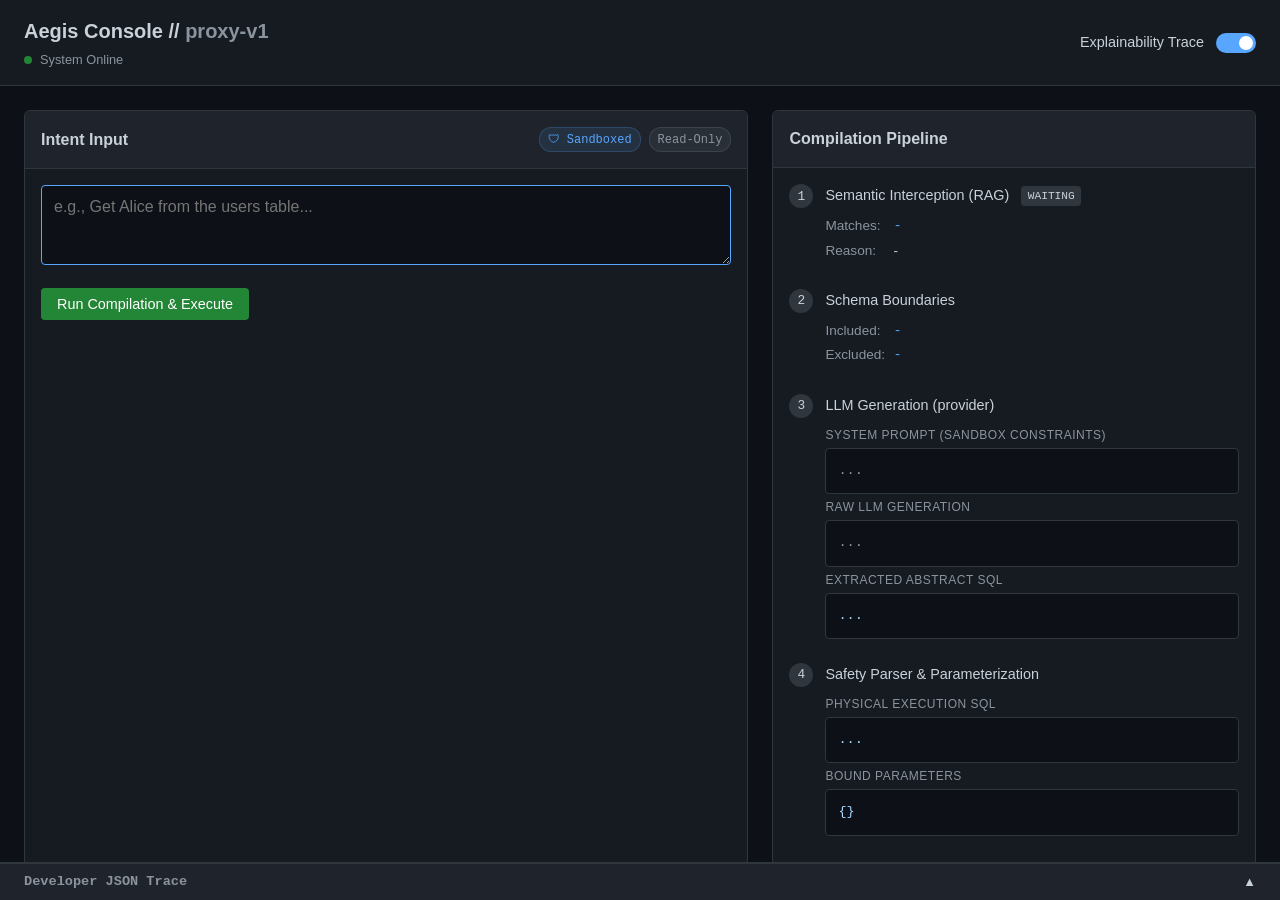
==== static/index.html @ 94bb76f9 "feat(ui): add Aegis Compiler Web Console v1 with explainability dashboard" ====
<!DOCTYPE html>
<html lang="en">

<head>
    <meta charset="UTF-8">
    <meta name="viewport" content="width=device-width, initial-scale=1.0">
    <title>Aegis Compiler Console</title>
    <link rel="stylesheet" href="/static/style.css">
</head>

<body class="dark-theme">
    <header class="app-header">
        <div class="header-left">
            <h1>Aegis Console // <span class="dim">proxy-v1</span></h1>
            <div class="status-indicator">
                <span class="dot active"></span>
                <span>System Online</span>
            </div>
        </div>
        <div class="header-right">
            <label class="toggle-switch">
                <span class="toggle-label">Explainability Trace</span>
                <input type="checkbox" id="explain_toggle" checked>
                <span class="slider round"></span>
            </label>
        </div>
    </header>

    <main class="console-layout">
        <section class="panel input-panel">
            <div class="panel-header">
                <h2>Intent Input</h2>
                <div class="badges">
                    <span class="badge badge-secure">🛡 Sandboxed</span>
                    <span class="badge badge-info">Read-Only</span>
                </div>
            </div>
            <div class="input-container">
                <textarea id="intent_input" placeholder="e.g., Get Alice from the users table..." autofocus></textarea>
            </div>
            <div class="actions">
                <button id="run_btn" class="btn btn-primary">Run Compilation & Execute</button>
            </div>

            <div id="error_container" class="error-panel hidden">
                <div class="panel-header error-header">
                    <h3 id="error_title">Execution Halted</h3>
                </div>
                <div class="error-body">
                    <p id="error_message"></p>
                </div>
            </div>

            <div id="results_container" class="results-panel hidden">
                <div class="panel-header">
                    <h3>Physical Execution Results</h3>
                    <span class="latency" id="execution_latency"></span>
                </div>
                <div class="table-container">
                    <table id="results_table">
                        <thead id="results_head"></thead>
                        <tbody id="results_body"></tbody>
                    </table>
                </div>
                <div class="row-count">Rows returned: <span id="row_count">0</span></div>
            </div>
        </section>

        <section class="panel trace-panel" id="trace_panel">
            <div class="panel-header">
                <h2>Compilation Pipeline</h2>
                <span class="latency" id="compiler_latency"></span>
            </div>

            <div class="trace-steps">
                <!-- RAG Step -->
                <div class="trace-step">
                    <div class="step-header">
                        <span class="step-num">1</span>
                        <h4>Semantic Interception (RAG)</h4>
                        <span class="outcome-badge" id="rag_outcome">WAITING</span>
                    </div>
                    <div class="step-details" id="rag_details">
                        <div class="detail-row"><span>Matches:</span><span id="rag_matches" class="code-val">-</span>
                        </div>
                        <div class="detail-row"><span>Reason:</span><span id="rag_reason" class="text-val">-</span>
                        </div>
                    </div>
                </div>

                <!-- Schema Step -->
                <div class="trace-step">
                    <div class="step-header">
                        <span class="step-num">2</span>
                        <h4>Schema Boundaries</h4>
                    </div>
                    <div class="step-details">
                        <div class="detail-row"><span>Included:</span><span id="schema_included"
                                class="code-val">-</span></div>
                        <div class="detail-row"><span>Excluded:</span><span id="schema_excluded"
                                class="code-val dim">-</span></div>
                    </div>
                </div>

                <!-- LLM Step -->
                <div class="trace-step">
                    <div class="step-header">
                        <span class="step-num">3</span>
                        <h4>LLM Generation (<span id="llm_provider">provider</span>)</h4>
                    </div>
                    <div class="step-details stack">
                        <label>System Prompt (Sandbox Constraints)</label>
                        <div class="code-block prompt-block" id="prompt_system">...</div>
                        <label>Raw LLM Generation</label>
                        <div class="code-block prompt-block" id="llm_raw_response">...</div>
                        <label>Extracted Abstract SQL</label>
                        <div class="code-block" id="llm_abstract">...</div>
                    </div>
                </div>

                <!-- Translation Step -->
                <div class="trace-step">
                    <div class="step-header">
                        <span class="step-num">4</span>
                        <h4>Safety Parser & Parameterization</h4>
                    </div>
                    <div class="step-details stack">
                        <label>Physical Execution SQL</label>
                        <div class="code-block" id="param_sql">...</div>
                        <label>Bound Parameters</label>
                        <div class="code-block" id="bind_params">{}</div>
                    </div>
                </div>
            </div>
        </section>
    </main>

    <div class="developer-drawer">
        <div class="drawer-header" id="drawer_toggle">
            <h3>Developer JSON Trace</h3>
            <span class="arrow">▲</span>
        </div>
        <div class="drawer-content hidden" id="drawer_content">
            <div class="json-pane">
                <h4>Outbound Post Body</h4>
                <pre><code id="json_request">{}</code></pre>
            </div>
            <div class="json-pane">
                <h4>Inbound Response Payload</h4>
                <pre><code id="json_response">{}</code></pre>
            </div>
        </div>
    </div>

    <script src="/static/app.js"></script>
</body>

</html>
---- static/style.css ----
:root {
    --bg-main: #0d1117;
    --bg-panel: #161b22;
    --bg-panel-hover: #1f242c;
    --border-color: #30363d;
    --text-main: #c9d1d9;
    --text-dim: #8b949e;
    --accent: #58a6ff;
    --accent-hover: #3182ce;
    --success: #238636;
    --danger: #da3633;
    --danger-bg: rgba(218, 54, 51, 0.1);
    --warning: #d29922;
    --font-mono: ui-monospace, SFMono-Regular, "SF Mono", Menlo, Consolas, "Liberation Mono", monospace;
    --font-sans: -apple-system, BlinkMacSystemFont, "Segoe UI", Helvetica, Arial, sans-serif;
}

* {
    box-sizing: border-box;
    margin: 0;
    padding: 0;
}

body {
    background-color: var(--bg-main);
    color: var(--text-main);
    font-family: var(--font-sans);
    line-height: 1.5;
    height: 100vh;
    display: flex;
    flex-direction: column;
    overflow: hidden;
}

.dim {
    color: var(--text-dim);
}

.app-header {
    display: flex;
    justify-content: space-between;
    align-items: center;
    padding: 1rem 1.5rem;
    background-color: var(--bg-panel);
    border-bottom: 1px solid var(--border-color);
}

.header-left h1 {
    font-size: 1.25rem;
    font-weight: 600;
    margin-bottom: 0.25rem;
}

.status-indicator {
    font-size: 0.8rem;
    color: var(--text-dim);
    display: flex;
    align-items: center;
    gap: 0.5rem;
}

.dot {
    width: 8px;
    height: 8px;
    border-radius: 50%;
    background-color: var(--text-dim);
}

.dot.active {
    background-color: var(--success);
}

/* Toggle Switch */
.toggle-switch {
    display: flex;
    align-items: center;
    gap: 0.75rem;
    cursor: pointer;
    font-size: 0.9rem;
}

.toggle-switch input {
    display: none;
}

.slider {
    position: relative;
    width: 40px;
    height: 20px;
    background-color: var(--border-color);
    border-radius: 20px;
    transition: .3s;
}

.slider::before {
    position: absolute;
    content: "";
    height: 14px;
    width: 14px;
    left: 3px;
    bottom: 3px;
    background-color: white;
    border-radius: 50%;
    transition: .3s;
}

input:checked+.slider {
    background-color: var(--accent);
}

input:checked+.slider::before {
    transform: translateX(20px);
}

/* Layout */
.console-layout {
    display: flex;
    flex: 1;
    overflow: hidden;
    padding: 1.5rem;
    gap: 1.5rem;
}

.panel {
    background-color: var(--bg-panel);
    border: 1px solid var(--border-color);
    border-radius: 6px;
    display: flex;
    flex-direction: column;
    overflow: hidden;
}

.input-panel {
    flex: 1.2;
}

.trace-panel {
    flex: 0.8;
}

.trace-panel.hidden {
    display: none;
}

.panel-header {
    padding: 1rem;
    border-bottom: 1px solid var(--border-color);
    display: flex;
    justify-content: space-between;
    align-items: center;
    background-color: var(--bg-panel-hover);
}

.panel-header h2,
.panel-header h3 {
    font-size: 1rem;
    font-weight: 600;
}

/* Badges */
.badges {
    display: flex;
    gap: 0.5rem;
}

.badge {
    font-size: 0.75rem;
    padding: 0.15rem 0.5rem;
    border-radius: 12px;
    font-family: var(--font-mono);
}

.badge-secure {
    background: rgba(88, 166, 255, 0.1);
    color: var(--accent);
    border: 1px solid rgba(88, 166, 255, 0.2);
}

.badge-info {
    background: rgba(139, 148, 158, 0.1);
    color: var(--text-dim);
    border: 1px solid rgba(139, 148, 158, 0.2);
}

/* Inputs & Buttons */
.input-container {
    padding: 1rem;
    flex: 0 0 auto;
}

textarea {
    width: 100%;
    height: 80px;
    background-color: var(--bg-main);
    border: 1px solid var(--border-color);
    border-radius: 4px;
    color: var(--text-main);
    padding: 0.75rem;
    font-family: var(--font-sans);
    font-size: 1rem;
    resize: vertical;
}

textarea:focus {
    outline: none;
    border-color: var(--accent);
}

.actions {
    padding: 0 1rem 1rem 1rem;
}

.btn {
    padding: 0.5rem 1rem;
    border-radius: 4px;
    font-weight: 500;
    cursor: pointer;
    border: none;
    font-size: 0.9rem;
    transition: background-color 0.2s;
}

.btn-primary {
    background-color: var(--success);
    color: white;
}

.btn-primary:hover {
    background-color: #2ea043;
}

.btn-primary:disabled {
    opacity: 0.5;
    cursor: not-allowed;
}

/* Errors */
.error-panel {
    margin: 1rem;
    border: 1px solid var(--danger);
    border-radius: 4px;
    background-color: var(--danger-bg);
}

.error-header {
    background-color: transparent;
    border-bottom: 1px solid rgba(218, 54, 51, 0.2);
    color: var(--danger);
    padding: 0.75rem 1rem;
}

.error-body {
    padding: 1rem;
    font-family: var(--font-mono);
    font-size: 0.85rem;
    white-space: pre-wrap;
}

.hidden {
    display: none !important;
}

/* Results Table */
.results-panel {
    display: flex;
    flex-direction: column;
    flex: 1;
    border-top: 1px solid var(--border-color);
    overflow: hidden;
}

.table-container {
    flex: 1;
    overflow: auto;
}

table {
    width: 100%;
    border-collapse: collapse;
    font-size: 0.9rem;
}

th,
td {
    padding: 0.5rem 1rem;
    text-align: left;
    border-bottom: 1px solid var(--border-color);
}

th {
    background-color: var(--bg-panel-hover);
    font-weight: 600;
    color: var(--text-dim);
    position: sticky;
    top: 0;
}

td {
    font-family: var(--font-mono);
}

.row-count {
    padding: 0.5rem 1rem;
    font-size: 0.8rem;
    color: var(--text-dim);
    border-top: 1px solid var(--border-color);
}

.latency {
    font-family: var(--font-mono);
    font-size: 0.8rem;
    color: var(--text-dim);
}

/* Trace Panel */
.trace-steps {
    padding: 1rem;
    overflow-y: auto;
    display: flex;
    flex-direction: column;
    gap: 1.5rem;
}

.trace-step {
    position: relative;
}

.step-header {
    display: flex;
    align-items: center;
    gap: 0.75rem;
    margin-bottom: 0.5rem;
}

.step-num {
    display: inline-flex;
    justify-content: center;
    align-items: center;
    width: 24px;
    height: 24px;
    border-radius: 50%;
    background-color: var(--border-color);
    font-size: 0.8rem;
    font-family: var(--font-mono);
}

.step-header h4 {
    font-size: 0.9rem;
    font-weight: 500;
}

.outcome-badge {
    font-size: 0.7rem;
    font-family: var(--font-mono);
    padding: 0.1rem 0.4rem;
    border-radius: 4px;
    background: var(--border-color);
}

.outcome-success {
    background: rgba(35, 134, 54, 0.2);
    color: #3fb950;
    border: 1px solid rgba(63, 185, 80, 0.4);
}

.outcome-warn {
    background: rgba(210, 153, 34, 0.2);
    color: #e3b341;
    border: 1px solid rgba(227, 179, 65, 0.4);
}

.step-details {
    padding-left: 36px;
    font-size: 0.85rem;
}

.detail-row {
    display: flex;
    gap: 0.5rem;
    margin-bottom: 0.25rem;
}

.detail-row span:first-child {
    color: var(--text-dim);
    min-width: 60px;
}

.code-val {
    font-family: var(--font-mono);
    color: var(--accent);
}

.stack {
    display: flex;
    flex-direction: column;
    gap: 0.25rem;
    margin-top: 0.5rem;
}

.stack label {
    color: var(--text-dim);
    font-size: 0.75rem;
    text-transform: uppercase;
    letter-spacing: 0.5px;
}

.code-block {
    background-color: var(--bg-main);
    border: 1px solid var(--border-color);
    padding: 0.75rem;
    border-radius: 4px;
    font-family: var(--font-mono);
    white-space: pre-wrap;
    word-break: break-all;
    color: #a5d6ff;
}

.prompt-block {
    max-height: 250px;
    overflow-y: auto;
    color: var(--text-dim);
}

/* Developer Drawer */
.developer-drawer {
    background-color: var(--bg-panel);
    border-top: 1px solid var(--border-color);
    position: fixed;
    bottom: 0;
    left: 0;
    right: 0;
    max-height: 40vh;
    display: flex;
    flex-direction: column;
    z-index: 100;
}

.drawer-header {
    padding: 0.5rem 1.5rem;
    display: flex;
    justify-content: space-between;
    align-items: center;
    cursor: pointer;
    background-color: var(--bg-panel-hover);
    border-top: 1px solid #30363d;
}

.drawer-header h3 {
    font-size: 0.85rem;
    font-family: var(--font-mono);
    color: var(--text-dim);
}

.drawer-header .arrow {
    transition: transform 0.2s;
    font-size: 0.8rem;
}

.drawer-header.open .arrow {
    transform: rotate(180deg);
}

.drawer-content {
    display: flex;
    padding: 0;
    overflow: hidden;
    flex: 1;
}

.json-pane {
    flex: 1;
    display: flex;
    flex-direction: column;
    border-right: 1px solid var(--border-color);
}

.json-pane:last-child {
    border-right: none;
}

.json-pane h4 {
    font-size: 0.75rem;
    padding: 0.5rem 1.5rem;
    background: var(--bg-main);
    color: var(--text-dim);
    border-bottom: 1px solid var(--border-color);
}

.json-pane pre {
    padding: 1rem 1.5rem;
    overflow: auto;
    font-family: var(--font-mono);
    font-size: 0.8rem;
    color: var(--text-main);
    flex: 1;
}
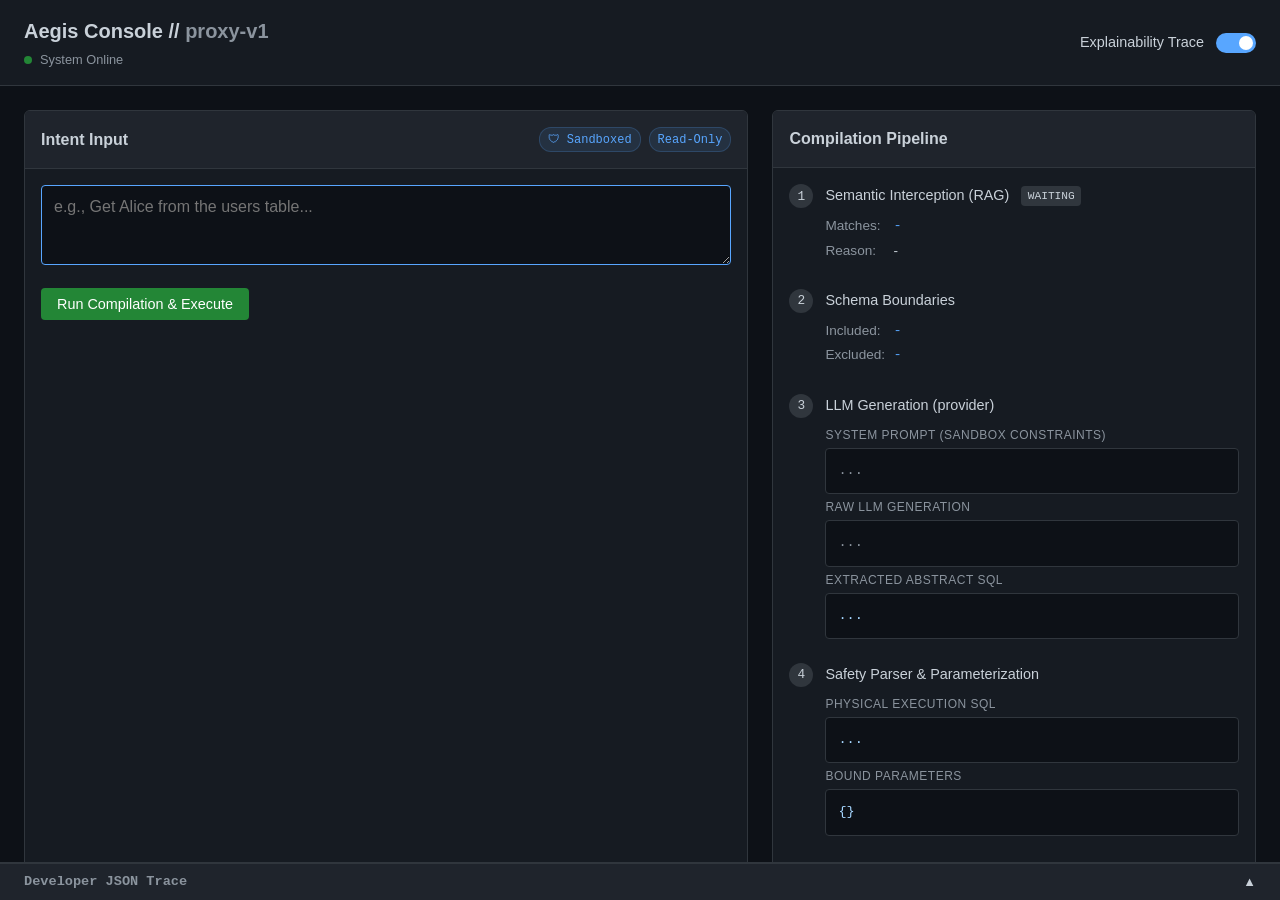
==== commit f648eea5: "feat(metadata): implement registry schema compilation and execution layer roles - Initialized Alembi" ====
--- a/static/index.html
+++ b/static/index.html
@@ -32,7 +32,7 @@
                 <h2>Intent Input</h2>
                 <div class="badges">
                     <span class="badge badge-secure">🛡 Sandboxed</span>
-                    <span class="badge badge-info">Read-Only</span>
+                    <span class="badge badge-secure">Read-Only</span>
                 </div>
             </div>
             <div class="input-container">
@@ -142,11 +142,17 @@
         </div>
         <div class="drawer-content hidden" id="drawer_content">
             <div class="json-pane">
-                <h4>Outbound Post Body</h4>
+                <div class="pane-header-row">
+                    <h4>Outbound Post Body</h4>
+                    <button class="btn btn-copy" onclick="copyToClipboard('json_request')">Copy JSON</button>
+                </div>
                 <pre><code id="json_request">{}</code></pre>
             </div>
             <div class="json-pane">
-                <h4>Inbound Response Payload</h4>
+                <div class="pane-header-row">
+                    <h4>Inbound Response Payload</h4>
+                    <button class="btn btn-copy" onclick="copyToClipboard('json_response')">Copy JSON</button>
+                </div>
                 <pre><code id="json_response">{}</code></pre>
             </div>
         </div>
--- a/static/style.css
+++ b/static/style.css
@@ -472,18 +472,44 @@
     display: flex;
     flex-direction: column;
     border-right: 1px solid var(--border-color);
+    min-width: 0;
 }
 
 .json-pane:last-child {
     border-right: none;
 }
 
-.json-pane h4 {
+.pane-header-row {
+    display: flex;
+    justify-content: space-between;
+    align-items: center;
+    background: var(--bg-main);
+    border-bottom: 1px solid var(--border-color);
+    padding: 0.5rem 1.5rem;
+}
+
+.pane-header-row h4 {
     font-size: 0.75rem;
-    padding: 0.5rem 1.5rem;
-    background: var(--bg-main);
-    color: var(--text-dim);
-    border-bottom: 1px solid var(--border-color);
+    color: var(--text-dim);
+    margin: 0;
+}
+
+.btn-copy {
+    background-color: var(--bg-panel);
+    color: var(--text-dim);
+    border: 1px solid var(--border-color);
+    border-radius: 4px;
+    font-size: 0.7rem;
+    padding: 0.2rem 0.6rem;
+    cursor: pointer;
+    font-family: var(--font-mono);
+    transition: all 0.2s ease;
+}
+
+.btn-copy:hover {
+    background-color: var(--accent);
+    color: white;
+    border-color: var(--accent);
 }
 
 .json-pane pre {
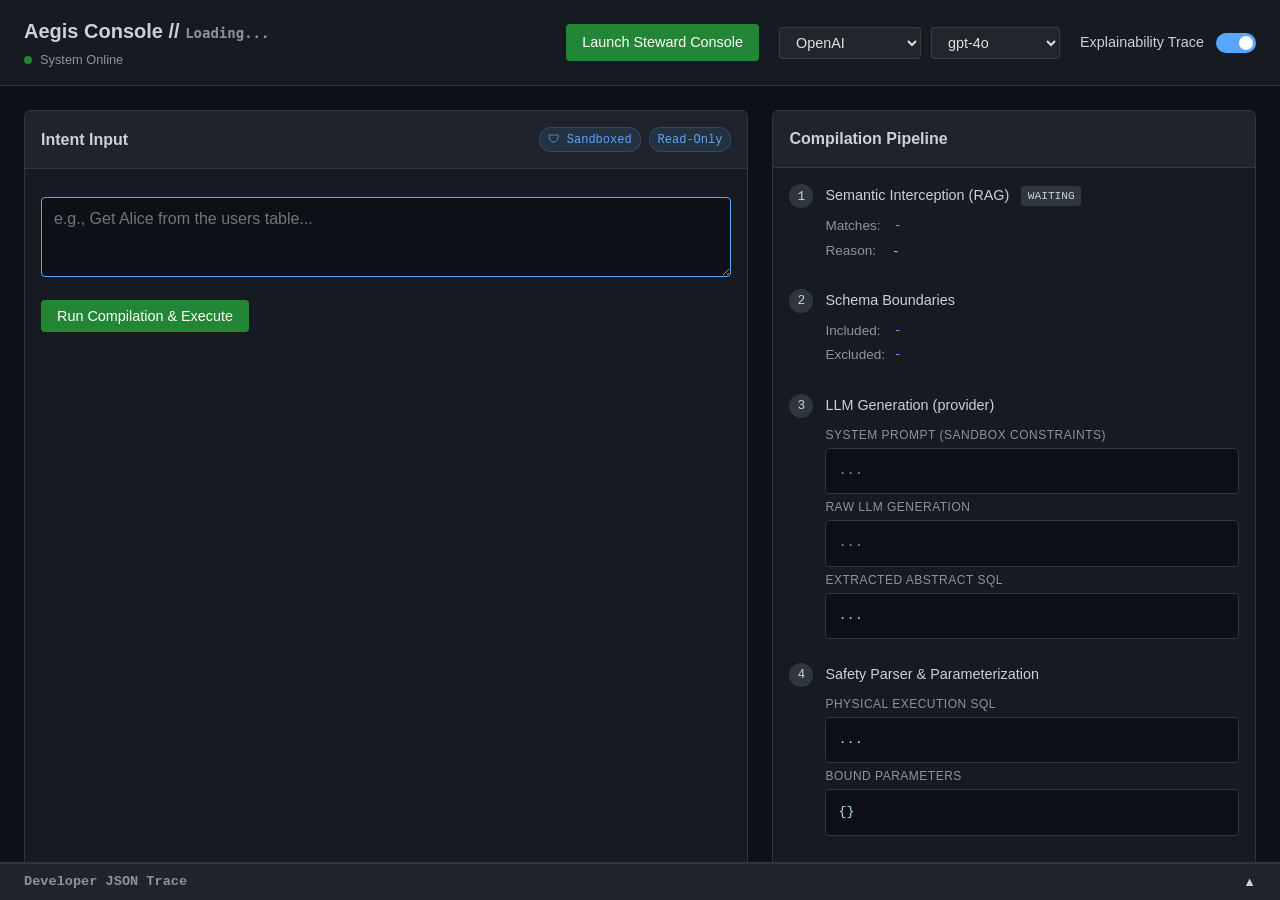
==== commit c27e25e3: "feat: Multi-provider LLM, Chat History, Steward UI, and Safety Engine Extensions - Multi-Provider Su" ====
--- a/static/index.html
+++ b/static/index.html
@@ -11,13 +11,28 @@
 <body class="dark-theme">
     <header class="app-header">
         <div class="header-left">
-            <h1>Aegis Console // <span class="dim">proxy-v1</span></h1>
+            <h1>Aegis Console // <span class="dim" id="active_version" title="Active Registry Schema ID"
+                    style="font-size: 14px; font-family: monospace;">Loading...</span></h1>
             <div class="status-indicator">
                 <span class="dot active"></span>
                 <span>System Online</span>
             </div>
         </div>
-        <div class="header-right">
+        <div class="header-right" style="display: flex; align-items: center; gap: 20px;">
+            <a href="/static/steward.html" class="btn btn-primary" style="text-decoration: none;">Launch Steward
+                Console</a>
+            <select id="provider_select" class="btn"
+                style="background: rgba(255, 255, 255, 0.05); color: #e0e0e0; border: 1px solid rgba(255, 255, 255, 0.1); border-radius: 4px; padding: 6px 12px; font-family: inherit;">
+                <option value="openai">OpenAI</option>
+                <option value="anthropic">Anthropic</option>
+                <option value="google">Google Gemini</option>
+                <option value="xai">xAI</option>
+                <option value="ollama">Ollama (Local)</option>
+            </select>
+            <select id="model_select" class="btn"
+                style="background: rgba(255, 255, 255, 0.05); color: #e0e0e0; border: 1px solid rgba(255, 255, 255, 0.1); border-radius: 4px; padding: 6px 12px; font-family: inherit; margin-left: -10px;">
+                <!-- Populated dynamically -->
+            </select>
             <label class="toggle-switch">
                 <span class="toggle-label">Explainability Trace</span>
                 <input type="checkbox" id="explain_toggle" checked>
@@ -36,6 +51,9 @@
                 </div>
             </div>
             <div class="input-container">
+                <div id="chat_history" class="chat-history"
+                    style="max-height: 400px; overflow-y: auto; margin-bottom: 12px; display: flex; flex-direction: column; gap: 8px;">
+                </div>
                 <textarea id="intent_input" placeholder="e.g., Get Alice from the users table..." autofocus></textarea>
             </div>
             <div class="actions">
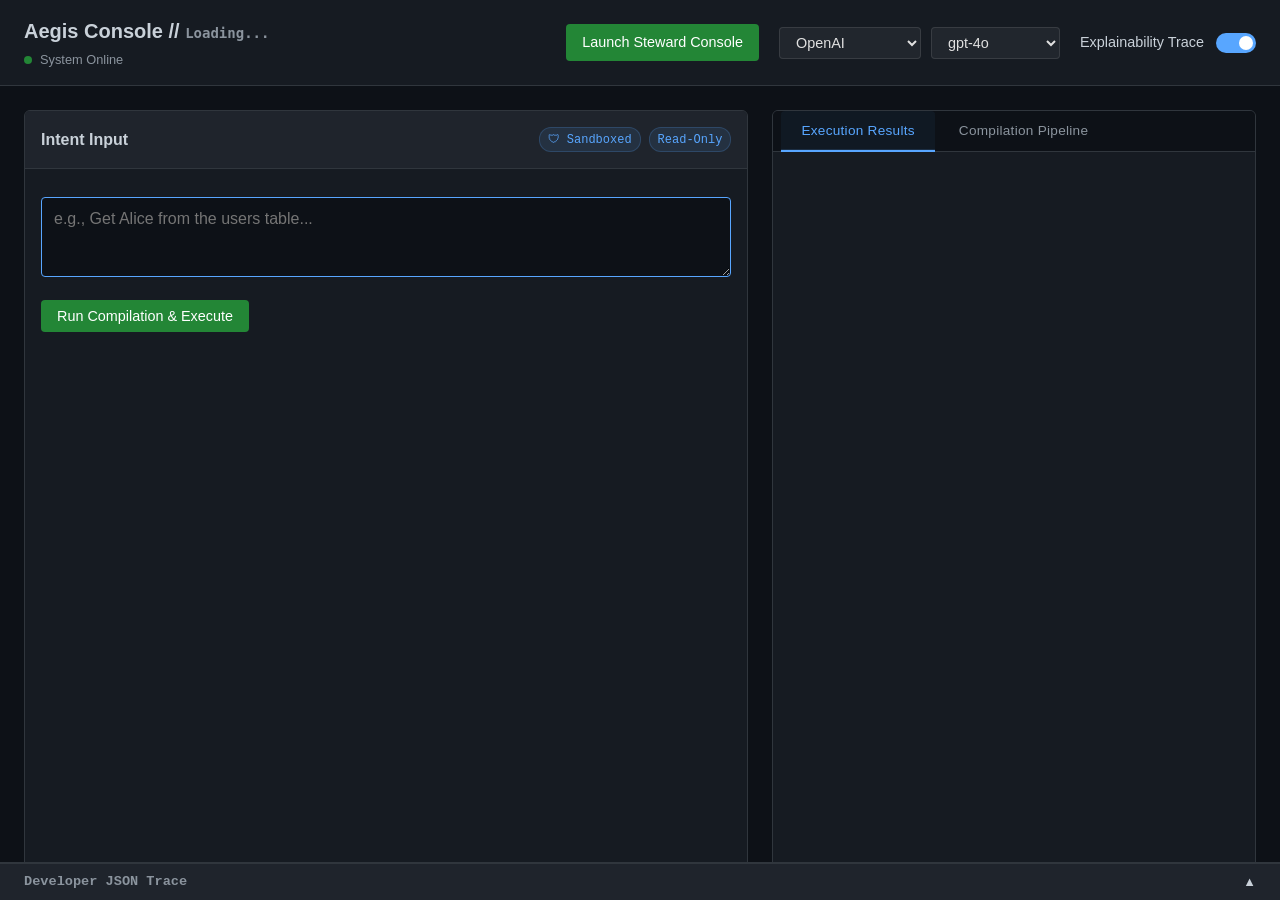
==== commit ff13ce90: "feat(compiler): strict session-based multi-turn follow-up query support ## Overview Implements deter" ====
--- a/static/index.html
+++ b/static/index.html
@@ -68,8 +68,15 @@
                     <p id="error_message"></p>
                 </div>
             </div>
+        </section>
 
-            <div id="results_container" class="results-panel hidden">
+        <section class="panel right-panel" id="right_panel">
+            <div class="tabs-header">
+                <button class="tab-btn active" id="tab_results">Execution Results</button>
+                <button class="tab-btn" id="tab_trace">Compilation Pipeline</button>
+            </div>
+
+            <div id="results_container" class="results-panel tab-content hidden">
                 <div class="panel-header">
                     <h3>Physical Execution Results</h3>
                     <span class="latency" id="execution_latency"></span>
@@ -82,71 +89,72 @@
                 </div>
                 <div class="row-count">Rows returned: <span id="row_count">0</span></div>
             </div>
-        </section>
 
-        <section class="panel trace-panel" id="trace_panel">
-            <div class="panel-header">
-                <h2>Compilation Pipeline</h2>
-                <span class="latency" id="compiler_latency"></span>
-            </div>
+            <div id="trace_panel" class="trace-panel tab-content hidden">
+                <div class="panel-header">
+                    <h2>Compilation Pipeline</h2>
+                    <span class="latency" id="compiler_latency"></span>
+                </div>
 
-            <div class="trace-steps">
-                <!-- RAG Step -->
-                <div class="trace-step">
-                    <div class="step-header">
-                        <span class="step-num">1</span>
-                        <h4>Semantic Interception (RAG)</h4>
-                        <span class="outcome-badge" id="rag_outcome">WAITING</span>
-                    </div>
-                    <div class="step-details" id="rag_details">
-                        <div class="detail-row"><span>Matches:</span><span id="rag_matches" class="code-val">-</span>
+                <div class="trace-steps">
+                    <!-- RAG Step -->
+                    <div class="trace-step">
+                        <div class="step-header">
+                            <span class="step-num">1</span>
+                            <h4>Semantic Interception (RAG)</h4>
+                            <span class="outcome-badge" id="rag_outcome">WAITING</span>
                         </div>
-                        <div class="detail-row"><span>Reason:</span><span id="rag_reason" class="text-val">-</span>
+                        <div class="step-details" id="rag_details">
+                            <div class="detail-row"><span>Matches:</span><span id="rag_matches"
+                                    class="code-val">-</span>
+                            </div>
+                            <div class="detail-row"><span>Reason:</span><span id="rag_reason" class="text-val">-</span>
+                            </div>
                         </div>
                     </div>
-                </div>
 
-                <!-- Schema Step -->
-                <div class="trace-step">
-                    <div class="step-header">
-                        <span class="step-num">2</span>
-                        <h4>Schema Boundaries</h4>
+                    <!-- Schema Step -->
+                    <div class="trace-step">
+                        <div class="step-header">
+                            <span class="step-num">2</span>
+                            <h4>Schema Boundaries</h4>
+                        </div>
+                        <div class="step-details">
+                            <div class="detail-row"><span>Included:</span><span id="schema_included"
+                                    class="code-val">-</span></div>
+                            <div class="detail-row"><span>Excluded:</span><span id="schema_excluded"
+                                    class="code-val dim">-</span></div>
+                        </div>
                     </div>
-                    <div class="step-details">
-                        <div class="detail-row"><span>Included:</span><span id="schema_included"
-                                class="code-val">-</span></div>
-                        <div class="detail-row"><span>Excluded:</span><span id="schema_excluded"
-                                class="code-val dim">-</span></div>
+
+                    <!-- LLM Step -->
+                    <div class="trace-step">
+                        <div class="step-header">
+                            <span class="step-num">3</span>
+                            <h4>LLM Generation (<span id="llm_provider">provider</span>)</h4>
+                        </div>
+                        <div class="step-details stack">
+                            <label>System Prompt (Sandbox Constraints)</label>
+                            <div class="code-block prompt-block" id="prompt_system">...</div>
+                            <label>Raw LLM Generation</label>
+                            <div class="code-block prompt-block" id="llm_raw_response">...</div>
+                            <label>Extracted Abstract SQL</label>
+                            <div class="code-block" id="llm_abstract">...</div>
+                        </div>
                     </div>
-                </div>
 
-                <!-- LLM Step -->
-                <div class="trace-step">
-                    <div class="step-header">
-                        <span class="step-num">3</span>
-                        <h4>LLM Generation (<span id="llm_provider">provider</span>)</h4>
-                    </div>
-                    <div class="step-details stack">
-                        <label>System Prompt (Sandbox Constraints)</label>
-                        <div class="code-block prompt-block" id="prompt_system">...</div>
-                        <label>Raw LLM Generation</label>
-                        <div class="code-block prompt-block" id="llm_raw_response">...</div>
-                        <label>Extracted Abstract SQL</label>
-                        <div class="code-block" id="llm_abstract">...</div>
-                    </div>
-                </div>
-
-                <!-- Translation Step -->
-                <div class="trace-step">
-                    <div class="step-header">
-                        <span class="step-num">4</span>
-                        <h4>Safety Parser & Parameterization</h4>
-                    </div>
-                    <div class="step-details stack">
-                        <label>Physical Execution SQL</label>
-                        <div class="code-block" id="param_sql">...</div>
-                        <label>Bound Parameters</label>
-                        <div class="code-block" id="bind_params">{}</div>
+                    <!-- Translation Step -->
+                    <div class="trace-step">
+                        <div class="step-header">
+                            <span class="step-num">4</span>
+                            <h4>Safety Parser & Parameterization</h4>
+                        </div>
+                        <div class="step-details stack">
+                            <label>Physical Execution SQL</label>
+                            <div class="code-block" id="param_sql">...</div>
+                            <label>Bound Parameters</label>
+                            <div class="code-block" id="bind_params">{}</div>
+                        </div>
                     </div>
                 </div>
             </div>
--- a/static/style.css
+++ b/static/style.css
@@ -132,14 +132,67 @@
 
 .input-panel {
     flex: 1.2;
-}
-
-.trace-panel {
+    min-width: 0;
+}
+
+.right-panel {
     flex: 0.8;
-}
-
-.trace-panel.hidden {
+    display: flex;
+    flex-direction: column;
+    min-width: 0;
+}
+
+/* Tabs */
+.tabs-header {
+    display: flex;
+    background-color: var(--bg-main);
+    border-bottom: 1px solid var(--border-color);
+    padding: 0 0.5rem;
+    gap: 0.25rem;
+}
+
+.tab-btn {
+    background: transparent;
+    border: none;
+    border-bottom: 2px solid transparent;
+    color: var(--text-dim);
+    padding: 0.75rem 1.25rem;
+    font-size: 0.85rem;
+    font-weight: 500;
+    font-family: var(--font-sans);
+    cursor: pointer;
+    letter-spacing: 0.02em;
+    transition: color 0.15s ease, border-color 0.15s ease, background 0.15s ease;
+    border-radius: 4px 4px 0 0;
+    margin-bottom: -1px;
+}
+
+.tab-btn:hover {
+    color: var(--text-main);
+    background: rgba(255, 255, 255, 0.03);
+}
+
+.tab-btn.active {
+    color: var(--accent);
+    border-bottom-color: var(--accent);
+    background: rgba(88, 166, 255, 0.05);
+    box-shadow: 0 -1px 0 0 rgba(88, 166, 255, 0.15) inset;
+}
+
+.tab-content {
     display: none;
+    flex: 1;
+    flex-direction: column;
+    overflow: hidden;
+    min-width: 0;
+}
+
+.tab-content.active {
+    display: flex;
+}
+
+.tab-content.hidden {
+    display: none !important;
 }
 
 .panel-header {
@@ -260,12 +313,11 @@
     display: none !important;
 }
 
-/* Results Table */
+/* Results Panel Internal */
 .results-panel {
     display: flex;
     flex-direction: column;
     flex: 1;
-    border-top: 1px solid var(--border-color);
     overflow: hidden;
 }
 
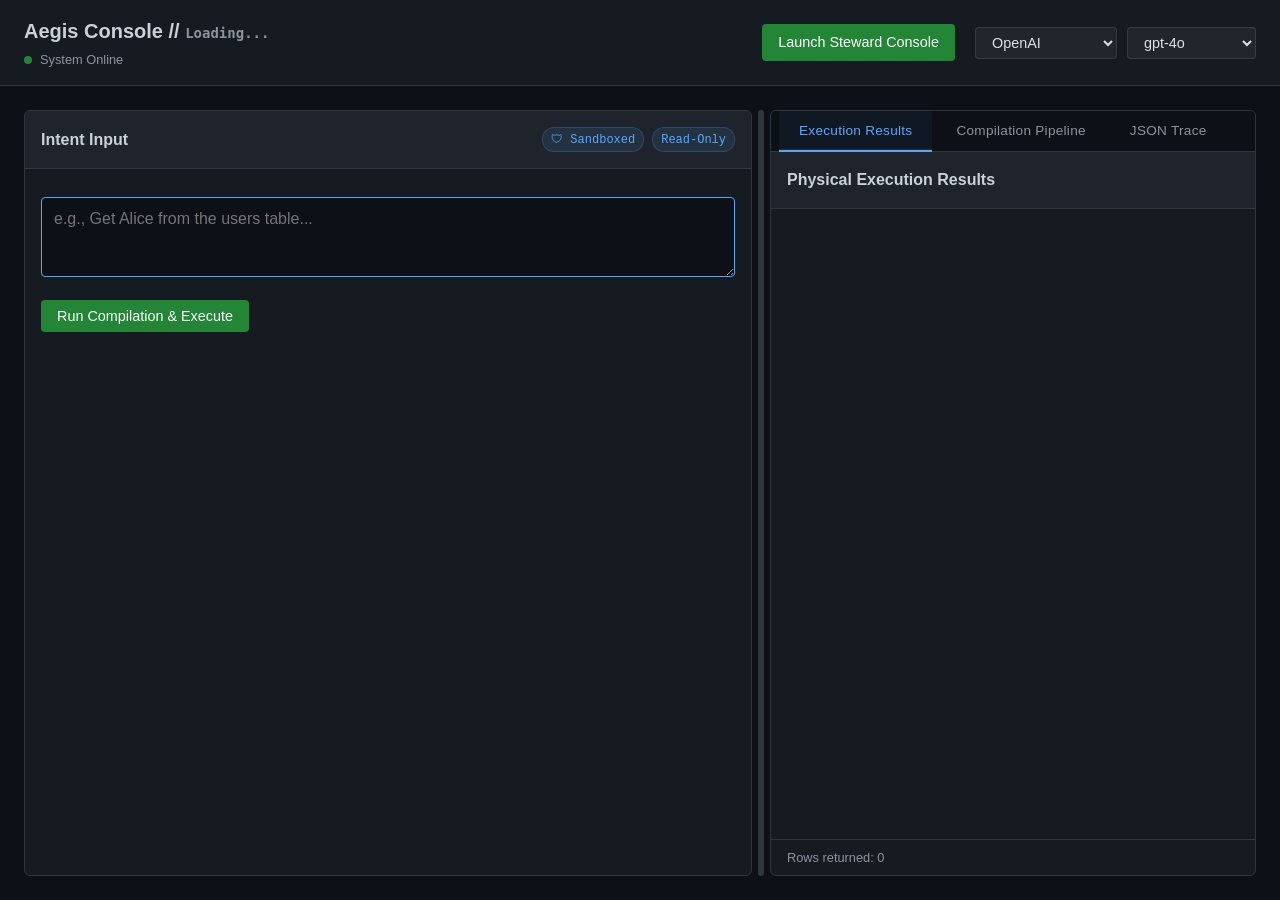
==== commit f619fb4b: "feat(ui): add session history, resizable layout panes, and JSON pipeline trace tab ## Console UX Enh" ====
--- a/static/index.html
+++ b/static/index.html
@@ -33,16 +33,11 @@
                 style="background: rgba(255, 255, 255, 0.05); color: #e0e0e0; border: 1px solid rgba(255, 255, 255, 0.1); border-radius: 4px; padding: 6px 12px; font-family: inherit; margin-left: -10px;">
                 <!-- Populated dynamically -->
             </select>
-            <label class="toggle-switch">
-                <span class="toggle-label">Explainability Trace</span>
-                <input type="checkbox" id="explain_toggle" checked>
-                <span class="slider round"></span>
-            </label>
         </div>
     </header>
 
     <main class="console-layout">
-        <section class="panel input-panel">
+        <section class="panel input-panel" id="input_panel">
             <div class="panel-header">
                 <h2>Intent Input</h2>
                 <div class="badges">
@@ -70,10 +65,13 @@
             </div>
         </section>
 
+        <div class="resize-handle" id="resize_handle"></div>
+
         <section class="panel right-panel" id="right_panel">
             <div class="tabs-header">
                 <button class="tab-btn active" id="tab_results">Execution Results</button>
                 <button class="tab-btn" id="tab_trace">Compilation Pipeline</button>
+                <button class="tab-btn" id="tab_json">JSON Trace</button>
             </div>
 
             <div id="results_container" class="results-panel tab-content hidden">
@@ -158,31 +156,25 @@
                     </div>
                 </div>
             </div>
+
+            <div id="json_tab_content" class="tab-content hidden">
+                <div class="json-pane">
+                    <div class="pane-header-row">
+                        <h4>Outbound Post Body</h4>
+                        <button class="btn btn-copy" onclick="copyToClipboard('json_request')">Copy JSON</button>
+                    </div>
+                    <pre><code id="json_request">{}</code></pre>
+                </div>
+                <div class="json-pane">
+                    <div class="pane-header-row">
+                        <h4>Inbound Response Payload</h4>
+                        <button class="btn btn-copy" onclick="copyToClipboard('json_response')">Copy JSON</button>
+                    </div>
+                    <pre><code id="json_response">{}</code></pre>
+                </div>
+            </div>
         </section>
     </main>
-
-    <div class="developer-drawer">
-        <div class="drawer-header" id="drawer_toggle">
-            <h3>Developer JSON Trace</h3>
-            <span class="arrow">▲</span>
-        </div>
-        <div class="drawer-content hidden" id="drawer_content">
-            <div class="json-pane">
-                <div class="pane-header-row">
-                    <h4>Outbound Post Body</h4>
-                    <button class="btn btn-copy" onclick="copyToClipboard('json_request')">Copy JSON</button>
-                </div>
-                <pre><code id="json_request">{}</code></pre>
-            </div>
-            <div class="json-pane">
-                <div class="pane-header-row">
-                    <h4>Inbound Response Payload</h4>
-                    <button class="btn btn-copy" onclick="copyToClipboard('json_response')">Copy JSON</button>
-                </div>
-                <pre><code id="json_response">{}</code></pre>
-            </div>
-        </div>
-    </div>
 
     <script src="/static/app.js"></script>
 </body>
--- a/static/style.css
+++ b/static/style.css
@@ -59,6 +59,37 @@
     gap: 0.5rem;
 }
 
+.chat-history {
+    max-height: 400px;
+    overflow-y: auto;
+    margin-bottom: 12px;
+    display: flex;
+    flex-direction: column;
+    gap: 8px;
+}
+
+/* Turn pair: clickable history block */
+.turn-pair {
+    display: flex;
+    flex-direction: column;
+    gap: 6px;
+    padding: 6px;
+    border-radius: 6px;
+    cursor: pointer;
+    border: 1px solid transparent;
+    transition: border-color 0.15s, background 0.15s;
+}
+
+.turn-pair:hover {
+    background: rgba(255, 255, 255, 0.03);
+    border-color: var(--border-color);
+}
+
+.turn-pair.turn-selected {
+    border-color: var(--accent);
+    background: rgba(88, 166, 255, 0.05);
+}
+
 .dot {
     width: 8px;
     height: 8px;
@@ -118,7 +149,7 @@
     flex: 1;
     overflow: hidden;
     padding: 1.5rem;
-    gap: 1.5rem;
+    gap: 0;
 }
 
 .panel {
@@ -133,6 +164,28 @@
 .input-panel {
     flex: 1.2;
     min-width: 0;
+}
+
+/* Resize handle between panes */
+.resize-handle {
+    flex: 0 0 6px;
+    cursor: col-resize;
+    background: var(--border-color);
+    border-radius: 3px;
+    margin: 0 6px;
+    transition: background 0.2s;
+    position: relative;
+}
+
+.resize-handle::after {
+    content: '';
+    position: absolute;
+    inset: 0 -4px;
+}
+
+.resize-handle:hover,
+.resize-handle:active {
+    background: var(--accent);
 }
 
 .right-panel {
@@ -193,6 +246,30 @@
 
 .tab-content.hidden {
     display: none !important;
+}
+
+/* JSON Trace tab: two panes side by side */
+#json_tab_content {
+    flex-direction: row;
+}
+
+/* Panel flash animation on snapshot restore */
+@keyframes panel-flash {
+    0% {
+        box-shadow: 0 0 0 2px var(--accent), 0 0 16px rgba(88, 166, 255, 0.25);
+    }
+
+    60% {
+        box-shadow: 0 0 0 2px var(--accent), 0 0 16px rgba(88, 166, 255, 0.15);
+    }
+
+    100% {
+        box-shadow: none;
+    }
+}
+
+.panel-flash {
+    animation: panel-flash 0.8s ease-out forwards;
 }
 
 .panel-header {
